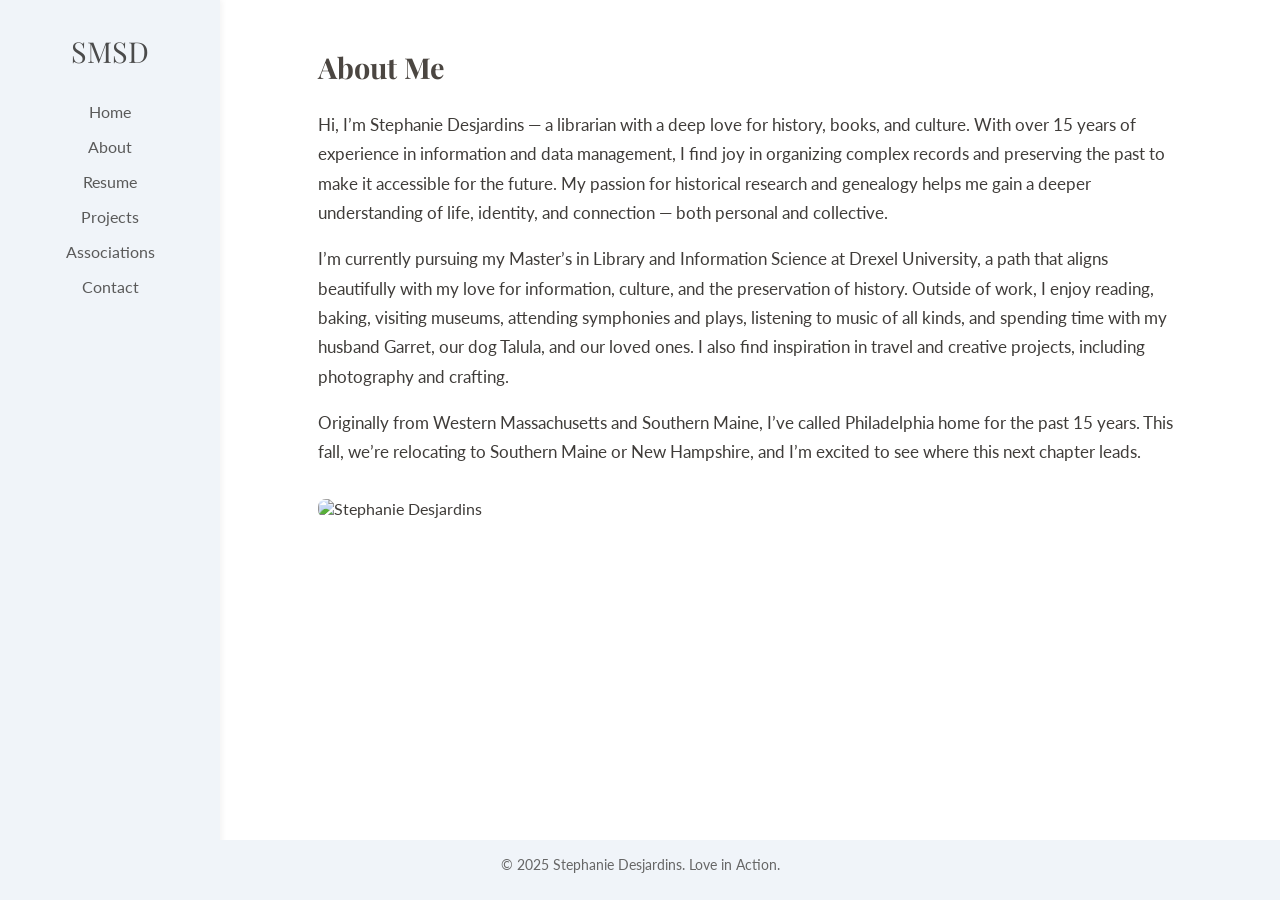
==== index.html @ 810f894d "Create index.html" ====
<!DOCTYPE html>
<html lang="en">
<head>
  <meta charset="UTF-8" />
  <meta name="viewport" content="width=device-width, initial-scale=1.0" />
  <title>About | SMSD</title>

  <!-- Google Fonts -->
  <link href="https://fonts.googleapis.com/css2?family=Lato:wght@300;400&family=Playfair+Display:wght@600&display=swap" rel="stylesheet">

  <!-- External CSS -->
  <link rel="stylesheet" href="styles.css">
</head>
<body>
  <!-- Sidebar Navigation -->
  <div class="sidebar">
    <div class="logo">SMSD</div>
    <nav>
      <a href="index.html" class="active">Home</a>
      <a href="about.html">About</a>
      <a href="resume.html">Resume</a>
      <a href="projects.html">Projects</a>
      <a href="associations.html">Associations</a>
      <a href="contact.html">Contact</a>
    </nav>
  </div>

  <!-- Main Content -->
  <div class="container">
    <h2>About Me</h2>

    <p>Hi, I’m Stephanie Desjardins — a librarian with a deep love for history, books, and culture. With over 15 years of experience in information and data management, I find joy in organizing complex records and preserving the past to make it accessible for the future. My passion for historical research and genealogy helps me gain a deeper understanding of life, identity, and connection — both personal and collective.</p>

    <p>I’m currently pursuing my Master’s in Library and Information Science at Drexel University, a path that aligns beautifully with my love for information, culture, and the preservation of history. Outside of work, I enjoy reading, baking, visiting museums, attending symphonies and plays, listening to music of all kinds, and spending time with my husband Garret, our dog Talula, and our loved ones. I also find inspiration in travel and creative projects, including photography and crafting.</p>

    <p>Originally from Western Massachusetts and Southern Maine, I’ve called Philadelphia home for the past 15 years. This fall, we’re relocating to Southern Maine or New Hampshire, and I’m excited to see where this next chapter leads.</p>

    <!-- Profile Photo at Bottom -->
    <img src="profile.jpg" alt="Stephanie Desjardins" class="profile-photo" />
  </div>

  <!-- Footer -->
  <footer>
    © 2025 Stephanie Desjardins. Love in Action.
  </footer>
</body>
</html>
---- styles.css ----
/* === Base Styles === */
body {
  margin: 0;
  padding: 0;
  display: flex;
  flex-direction: row;
  min-height: 100vh;
  font-family: 'Lato', sans-serif;
  background-color: #ffffff;
  color: #3f3c39;
}

/* === Sidebar Styles === */
.sidebar {
  width: 220px;
  background-color: #f0f4f9;
  padding: 2rem 1rem;
  box-shadow: 2px 0 6px rgba(0, 0, 0, 0.05);
}

.logo {
  font-family: 'Playfair Display', serif;
  font-size: 1.8rem;
  margin-bottom: 2rem;
  color: #4b4b4b;
  text-align: center;
}

nav a {
  display: block;
  margin: 1rem 0;
  text-decoration: none;
  color: #5a5a5a;
  font-size: 1rem;
  text-align: center;
  transition: color 0.3s ease;
}

nav a:hover {
  color: #7c8cc4;
}

/* === Main Content Area === */
.container {
  flex-grow: 1;
  padding: 3rem;
  min-height: 100vh;
}

h2 {
  font-family: 'Playfair Display', serif;
  font-size: 1.8rem;
  margin-top: 0;
  color: #4b4641;
}

p {
  line-height: 1.75;
  font-size: 1.05rem;
  margin-top: 1rem;
}

/* === Images === */
.profile-photo {
  max-width: 250px;
  width: 100%;
  height: auto;
  border-radius: 8px;
  margin: 2rem 0 0;
  display: block;
}

/* === Footer === */
footer {
  position: absolute;
  bottom: 0;
  left: 0;
  right: 0;
  height: 60px;
  text-align: center;
  padding: 1rem;
  background-color: #f0f4f9;
  font-size: 0.9rem;
  color: #666;
}

/* === Mobile Responsiveness === */
@media (max-width: 768px) {
  body {
    flex-direction: column;
  }

  .sidebar {
    width: 100%;
    padding: 1rem;
    box-shadow: none;
  }

  nav {
    display: flex;
    justify-content: space-around;
    flex-wrap: wrap;
  }

  nav a {
    margin: 0.5rem;
    font-size: 1rem;
  }

  .container {
    padding: 2rem 1rem;
  }

  footer {
    position: static;
    margin-top: 2rem;
  }
}

/* === Global Box Sizing Reset === */
*, *::before, *::after {
  box-sizing: border-box;
}

/* === Max Width Container for Wide Screens === */
.container {
  max-width: 960px;
  margin-left: auto;
  margin-right: auto;
}

/* === Optional: Smooth Transitions for Images or Links === */
.profile-photo,
nav a {
  transition: all 0.3s ease-in-out;
}

/* === Optional: Slight Hover Zoom on Profile Photo === */
.profile-photo:hover {
  transform: scale(1.02);
}
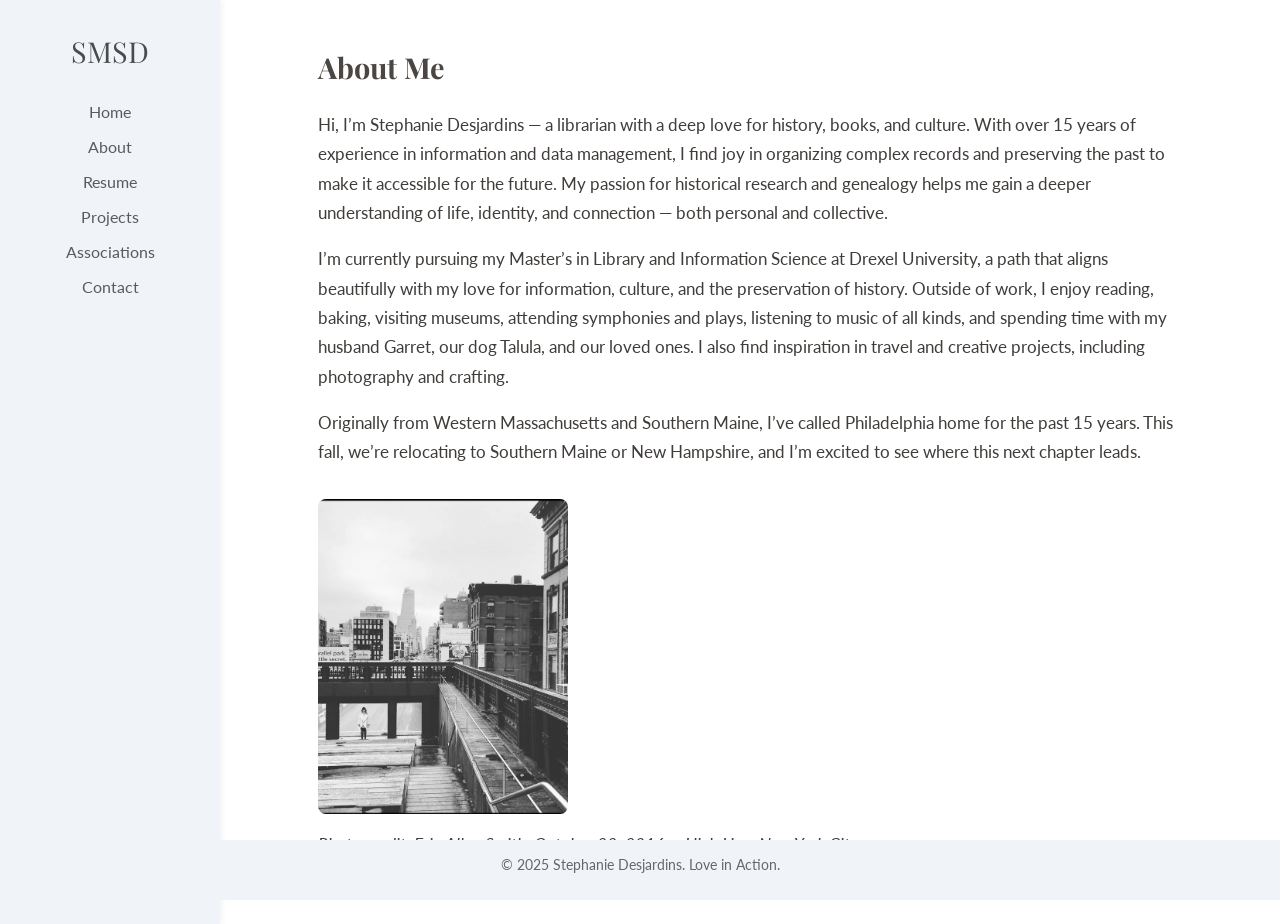
==== commit b76b89ce: "Photo Credit" ====
--- a/index.html
+++ b/index.html
@@ -37,6 +37,8 @@
 
     <!-- Profile Photo at Bottom -->
     <img src="profile.jpg" alt="Stephanie Desjardins" class="profile-photo" />
+    
+    <p class="photo-credit"><em>Photo credit: Eric Allen Smith, October 22, 2016 — High Line, New York City.</em></p>
   </div>
 
   <!-- Footer -->
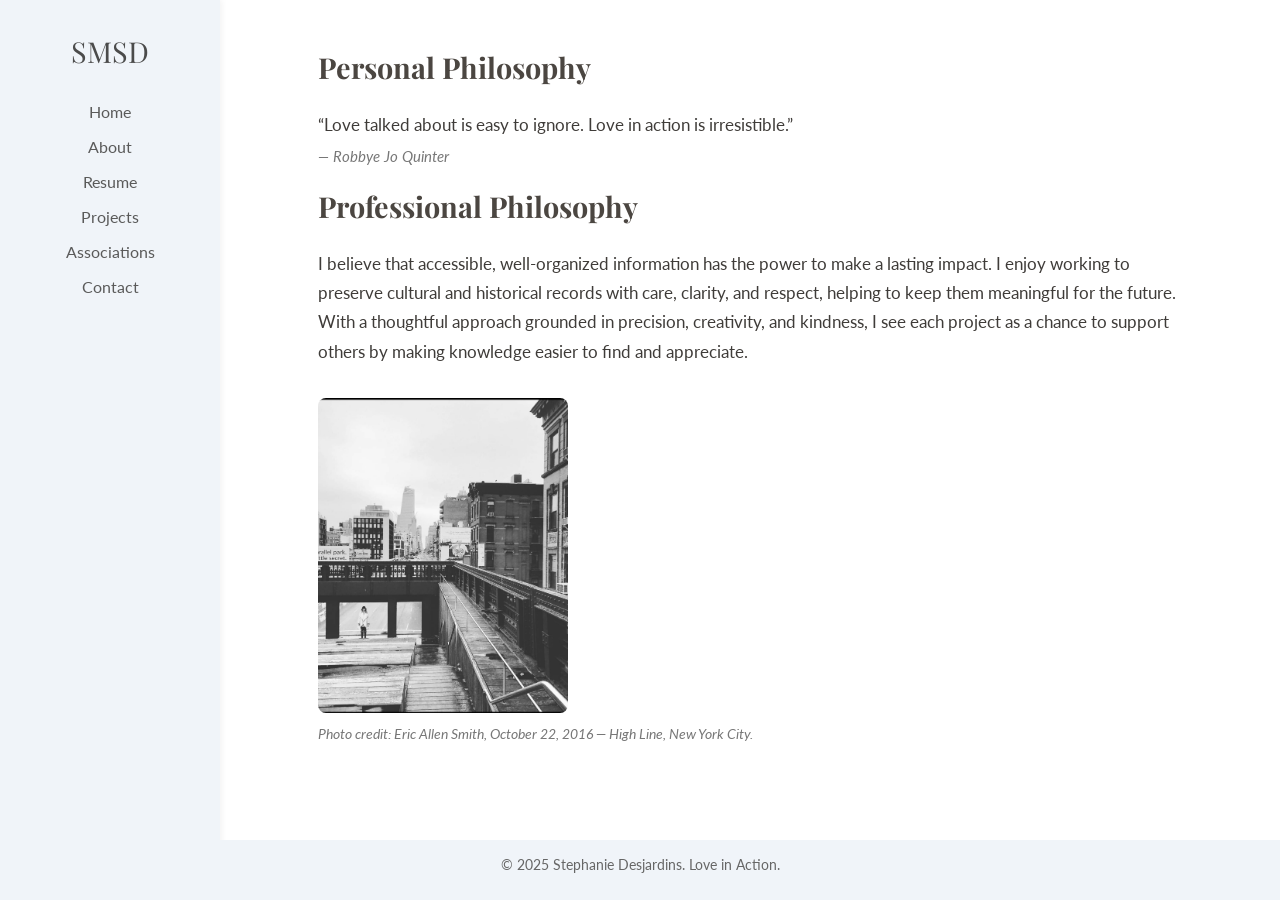
==== commit 0ca3c812: "Rename index to index.html" ====
--- a/index.html
+++ b/index.html
@@ -3,7 +3,7 @@
 <head>
   <meta charset="UTF-8" />
   <meta name="viewport" content="width=device-width, initial-scale=1.0" />
-  <title>About | SMSD</title>
+  <title>Home | SMSD</title>
 
   <!-- Google Fonts -->
   <link href="https://fonts.googleapis.com/css2?family=Lato:wght@300;400&family=Playfair+Display:wght@600&display=swap" rel="stylesheet">
@@ -27,13 +27,12 @@
 
   <!-- Main Content -->
   <div class="container">
-    <h2>About Me</h2>
+    <h2>Personal Philosophy</h2>
+    <p>“Love talked about is easy to ignore. Love in action is irresistible.”<br />
+    <span class="caption">— Robbye Jo Quinter</span></p>
 
-    <p>Hi, I’m Stephanie Desjardins — a librarian with a deep love for history, books, and culture. With over 15 years of experience in information and data management, I find joy in organizing complex records and preserving the past to make it accessible for the future. My passion for historical research and genealogy helps me gain a deeper understanding of life, identity, and connection — both personal and collective.</p>
-
-    <p>I’m currently pursuing my Master’s in Library and Information Science at Drexel University, a path that aligns beautifully with my love for information, culture, and the preservation of history. Outside of work, I enjoy reading, baking, visiting museums, attending symphonies and plays, listening to music of all kinds, and spending time with my husband Garret, our dog Talula, and our loved ones. I also find inspiration in travel and creative projects, including photography and crafting.</p>
-
-    <p>Originally from Western Massachusetts and Southern Maine, I’ve called Philadelphia home for the past 15 years. This fall, we’re relocating to Southern Maine or New Hampshire, and I’m excited to see where this next chapter leads.</p>
+    <h2>Professional Philosophy</h2>
+    <p>I believe that accessible, well-organized information has the power to make a lasting impact. I enjoy working to preserve cultural and historical records with care, clarity, and respect, helping to keep them meaningful for the future. With a thoughtful approach grounded in precision, creativity, and kindness, I see each project as a chance to support others by making knowledge easier to find and appreciate.</p>
 
     <!-- Profile Photo at Bottom -->
     <img src="profile.jpg" alt="Stephanie Desjardins" class="profile-photo" />
--- a/styles.css
+++ b/styles.css
@@ -140,4 +140,18 @@
   transform: scale(1.02);
 }
 
+.photo-credit {
+  font-size: 0.9rem;
+  color: #777;
+  margin-top: 0.5rem;
+  text-align: left; /* or center if you'd prefer */
+}
 
+.caption {
+  display: block;
+  font-size: 0.95rem;
+  color: #777;
+  margin-top: 0.25rem;
+  font-style: italic;
+}
+
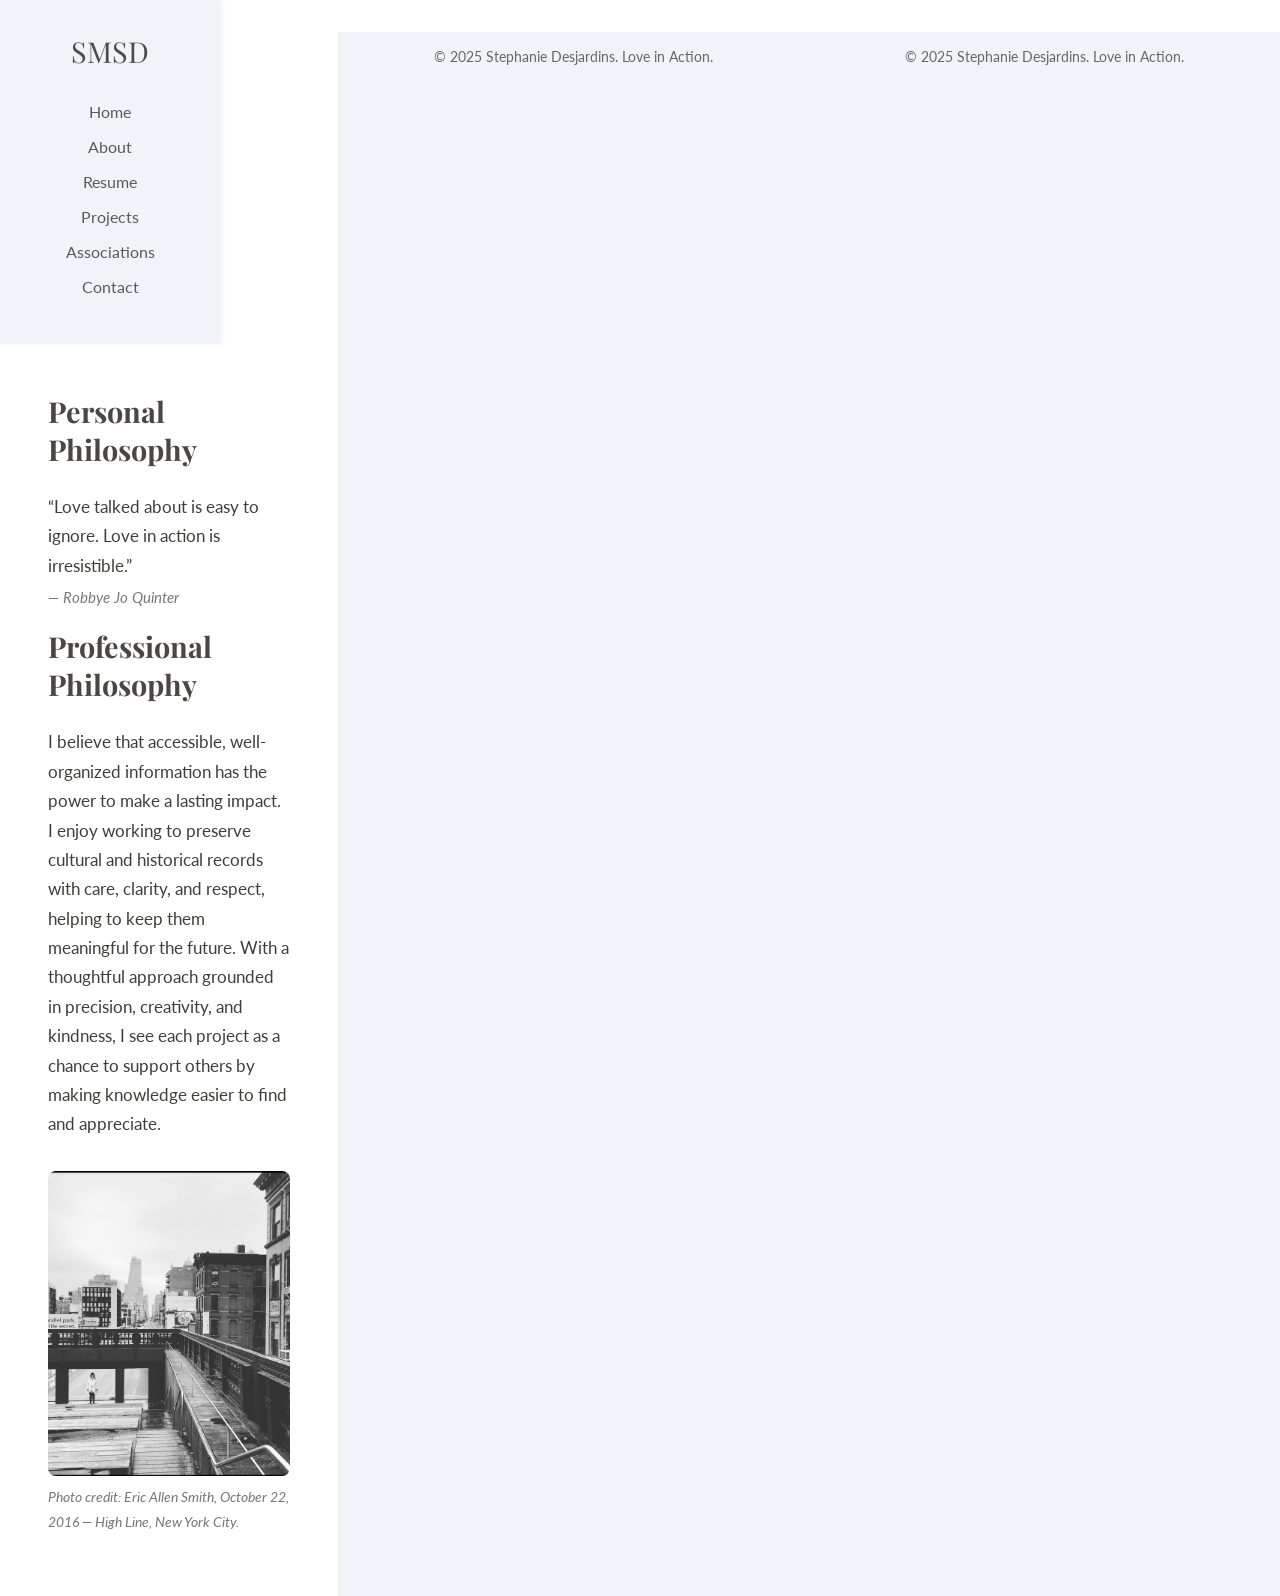
==== commit 5ddd4fa3: "Update index.html - footer updates" ====
--- a/index.html
+++ b/index.html
@@ -12,33 +12,36 @@
   <link rel="stylesheet" href="styles.css">
 </head>
 <body>
-  <!-- Sidebar Navigation -->
-  <div class="sidebar">
-    <div class="logo">SMSD</div>
-    <nav>
-      <a href="index.html" class="active">Home</a>
-      <a href="about.html">About</a>
-      <a href="resume.html">Resume</a>
-      <a href="projects.html">Projects</a>
-      <a href="associations.html">Associations</a>
-      <a href="contact.html">Contact</a>
-    </nav>
-  </div>
+  <!-- Main Content Wrapper -->
+  <main class="content-wrapper">
+    <!-- Sidebar Navigation -->
+    <div class="sidebar">
+      <div class="logo">SMSD</div>
+      <nav>
+        <a href="index.html" class="active">Home</a>
+        <a href="about.html">About</a>
+        <a href="resume.html">Resume</a>
+        <a href="projects.html">Projects</a>
+        <a href="associations.html">Associations</a>
+        <a href="contact.html">Contact</a>
+      </nav>
+    </div>
 
-  <!-- Main Content -->
-  <div class="container">
-    <h2>Personal Philosophy</h2>
-    <p>“Love talked about is easy to ignore. Love in action is irresistible.”<br />
-    <span class="caption">— Robbye Jo Quinter</span></p>
+    <!-- Main Content -->
+    <div class="container">
+      <h2>Personal Philosophy</h2>
+      <p>“Love talked about is easy to ignore. Love in action is irresistible.”<br />
+      <span class="caption">— Robbye Jo Quinter</span></p>
 
-    <h2>Professional Philosophy</h2>
-    <p>I believe that accessible, well-organized information has the power to make a lasting impact. I enjoy working to preserve cultural and historical records with care, clarity, and respect, helping to keep them meaningful for the future. With a thoughtful approach grounded in precision, creativity, and kindness, I see each project as a chance to support others by making knowledge easier to find and appreciate.</p>
+      <h2>Professional Philosophy</h2>
+      <p>I believe that accessible, well-organized information has the power to make a lasting impact. I enjoy working to preserve cultural and historical records with care, clarity, and respect, helping to keep them meaningful for the future. With a thoughtful approach grounded in precision, creativity, and kindness, I see each project as a chance to support others by making knowledge easier to find and appreciate.</p>
 
-    <!-- Profile Photo at Bottom -->
-    <img src="profile.jpg" alt="Stephanie Desjardins" class="profile-photo" />
-    
-    <p class="photo-credit"><em>Photo credit: Eric Allen Smith, October 22, 2016 — High Line, New York City.</em></p>
-  </div>
+      <!-- Profile Photo at Bottom -->
+      <img src="profile.jpg" alt="Stephanie Desjardins" class="profile-photo" />
+      
+      <p class="photo-credit"><em>Photo credit: Eric Allen Smith, October 22, 2016 — High Line, New York City.</em></p>
+    </div>
+  </main>
 
   <!-- Footer -->
   <footer>
@@ -46,3 +49,9 @@
   </footer>
 </body>
 </html>
+
+  <footer>
+    © 2025 Stephanie Desjardins. Love in Action.
+  </footer>
+</body>
+</html>
--- a/styles.css
+++ b/styles.css
@@ -72,17 +72,15 @@
 
 /* === Footer === */
 footer {
-  position: absolute;
-  bottom: 0;
-  left: 0;
-  right: 0;
-  height: 60px;
+  width: 100%;
   text-align: center;
   padding: 1rem;
   background-color: #f0f4f9;
   font-size: 0.9rem;
   color: #666;
+  margin-top: 2rem;
 }
+
 
 /* === Mobile Responsiveness === */
 @media (max-width: 768px) {
@@ -155,3 +153,14 @@
   font-style: italic;
 }
 
+ul {
+  padding-left: 1.2rem;
+  margin-top: 1rem;
+  margin-bottom: 2rem;
+}
+
+ul li {
+  margin-bottom: 1rem;
+  line-height: 1.6;
+}
+
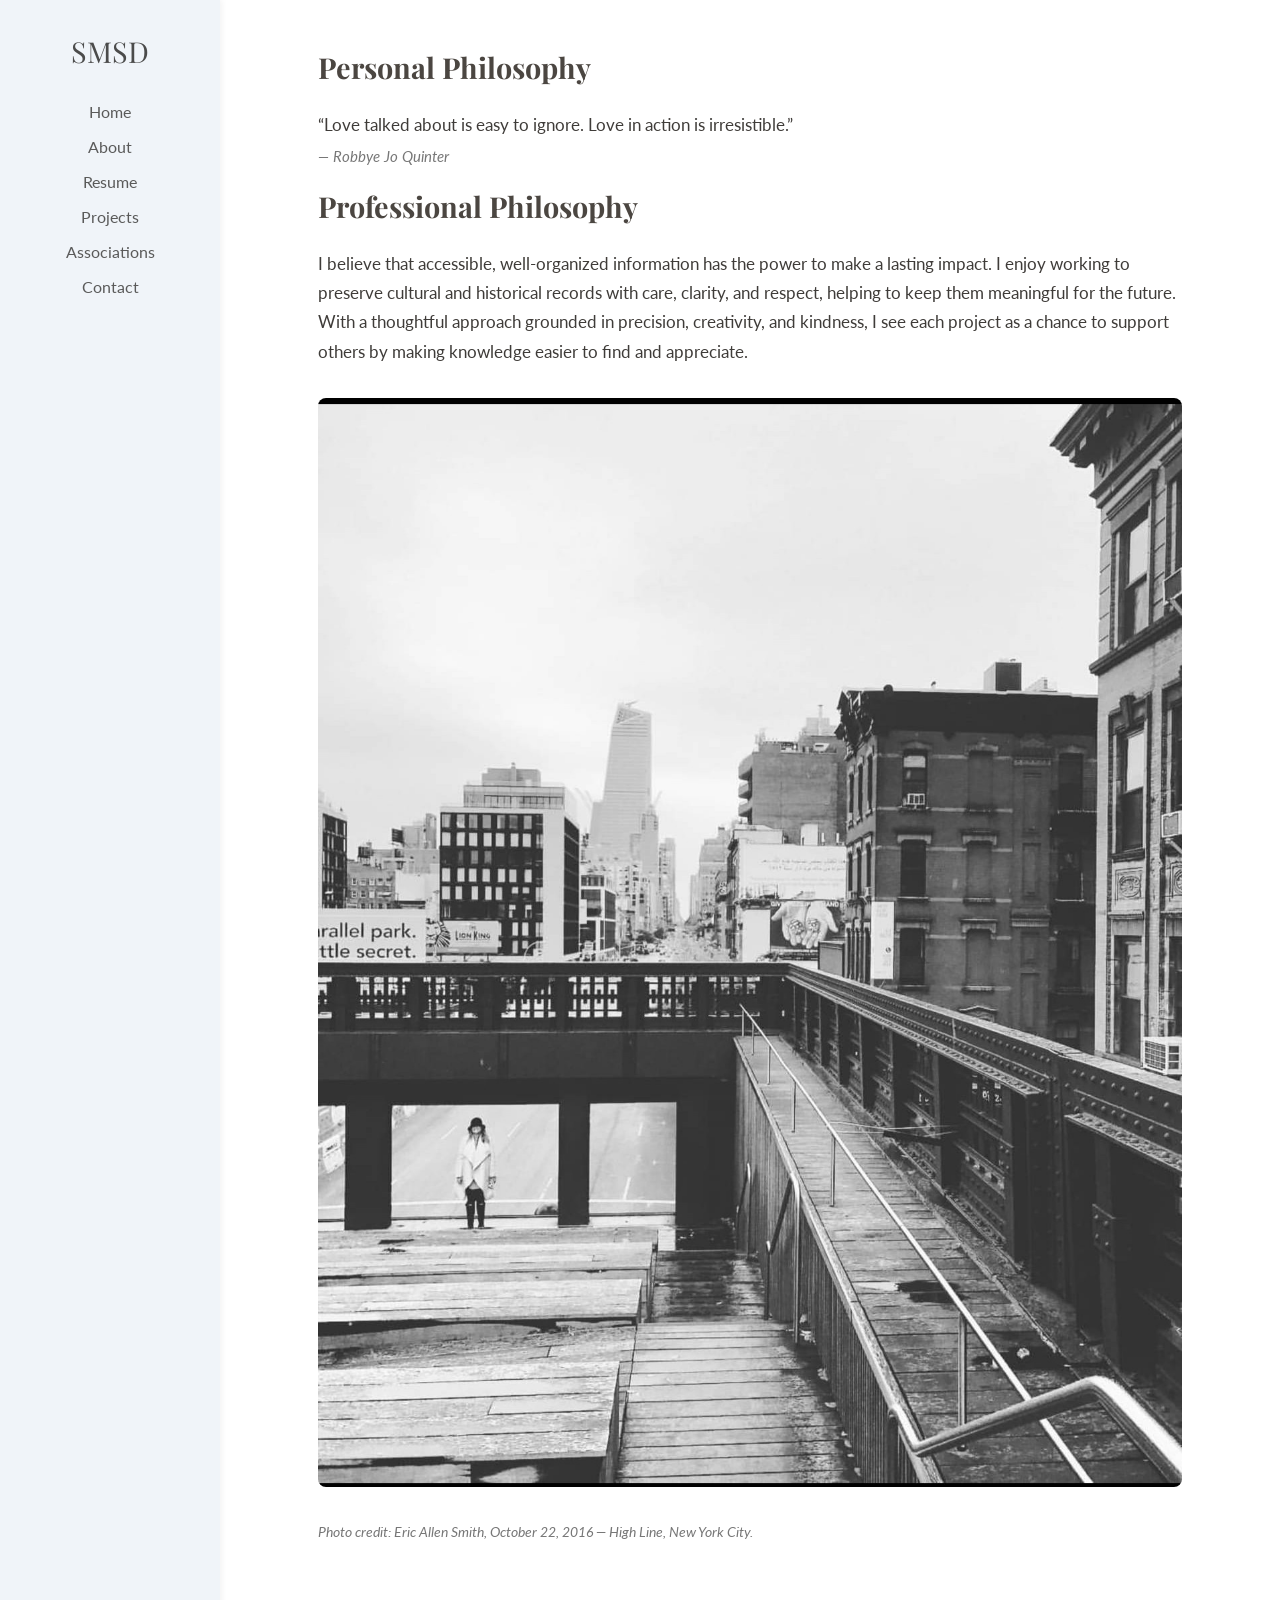
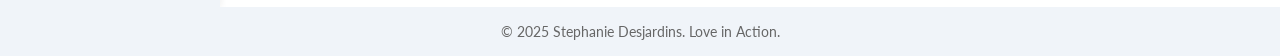
==== commit 673627fa: "Update index.html" ====
--- a/index.html
+++ b/index.html
@@ -50,8 +50,3 @@
 </body>
 </html>
 
-  <footer>
-    © 2025 Stephanie Desjardins. Love in Action.
-  </footer>
-</body>
-</html>
--- a/styles.css
+++ b/styles.css
@@ -3,11 +3,17 @@
   margin: 0;
   padding: 0;
   display: flex;
-  flex-direction: row;
+  flex-direction: column; /* <-- Fixed */
   min-height: 100vh;
   font-family: 'Lato', sans-serif;
   background-color: #ffffff;
   color: #3f3c39;
+}
+
+/* === Layout Wrapper for Sidebar + Content === */
+.content-wrapper {
+  display: flex;
+  flex-grow: 1;
 }
 
 /* === Sidebar Styles === */
@@ -45,6 +51,9 @@
   flex-grow: 1;
   padding: 3rem;
   min-height: 100vh;
+  max-width: 960px;
+  margin-left: auto;
+  margin-right: auto;
 }
 
 h2 {
@@ -62,11 +71,11 @@
 
 /* === Images === */
 .profile-photo {
-  max-width: 250px;
   width: 100%;
+  max-width: 960px;
   height: auto;
   border-radius: 8px;
-  margin: 2rem 0 0;
+  margin: 2rem auto;
   display: block;
 }
 
@@ -78,13 +87,12 @@
   background-color: #f0f4f9;
   font-size: 0.9rem;
   color: #666;
-  margin-top: 2rem;
+  margin-top: auto;
 }
-
 
 /* === Mobile Responsiveness === */
 @media (max-width: 768px) {
-  body {
+  .content-wrapper {
     flex-direction: column;
   }
 
@@ -120,13 +128,6 @@
   box-sizing: border-box;
 }
 
-/* === Max Width Container for Wide Screens === */
-.container {
-  max-width: 960px;
-  margin-left: auto;
-  margin-right: auto;
-}
-
 /* === Optional: Smooth Transitions for Images or Links === */
 .profile-photo,
 nav a {
@@ -142,7 +143,7 @@
   font-size: 0.9rem;
   color: #777;
   margin-top: 0.5rem;
-  text-align: left; /* or center if you'd prefer */
+  text-align: left;
 }
 
 .caption {
@@ -164,3 +165,4 @@
   line-height: 1.6;
 }
 
+
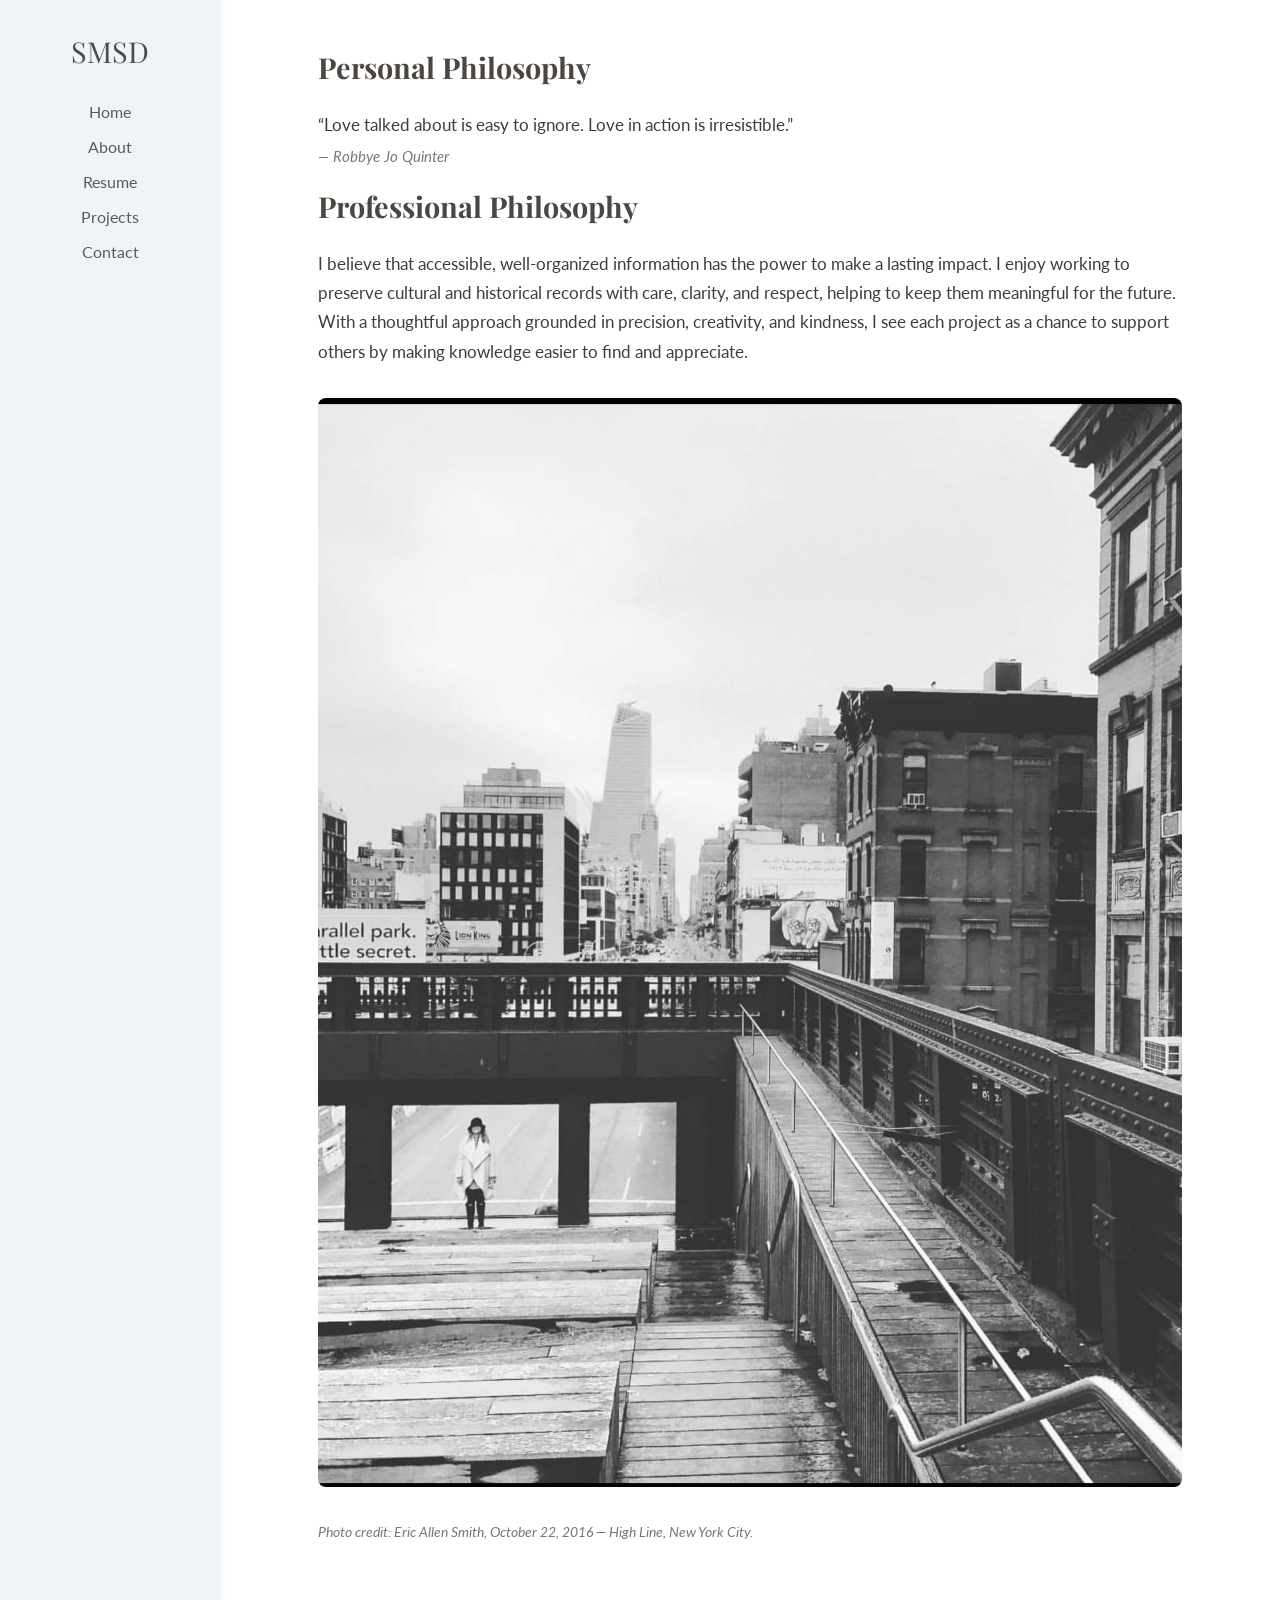
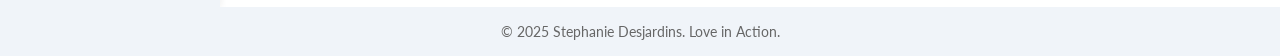
==== commit f8b2f145: "Update index.html- removed association page" ====
--- a/index.html
+++ b/index.html
@@ -22,7 +22,6 @@
         <a href="about.html">About</a>
         <a href="resume.html">Resume</a>
         <a href="projects.html">Projects</a>
-        <a href="associations.html">Associations</a>
         <a href="contact.html">Contact</a>
       </nav>
     </div>
--- a/styles.css
+++ b/styles.css
@@ -3,7 +3,7 @@
   margin: 0;
   padding: 0;
   display: flex;
-  flex-direction: column; /* <-- Fixed */
+  flex-direction: column;
   min-height: 100vh;
   font-family: 'Lato', sans-serif;
   background-color: #ffffff;
@@ -165,4 +165,64 @@
   line-height: 1.6;
 }
 
-
+.button {
+  display: inline-block;
+  padding: 0.75rem 1.5rem;
+  background-color: #7c8cc4;
+  color: #fff;
+  text-decoration: none;
+  border-radius: 6px;
+  font-size: 1rem;
+  font-weight: 400;
+  transition: background-color 0.3s ease, transform 0.2s ease;
+  text-align: center;
+  margin-top: 1.5rem;
+}
+
+.button:hover {
+  background-color: #5a6da3;
+  transform: translateY(-2px);
+}
+
+/* === Definition Lists for Resume === */
+dl {
+  margin-top: 1rem;
+  margin-bottom: 2rem;
+}
+
+dl dt {
+  font-weight: bold;
+  margin-top: 1.2rem;
+  font-size: 1.05rem;
+}
+
+dl dd {
+  margin-left: 1rem;
+  margin-top: 0.25rem;
+  margin-bottom: 0.75rem;
+  font-size: 1.05rem;
+  line-height: 1.6;
+}
+
+/* === Resume Nested Lists === */
+ul > li > ul {
+  padding-left: 1rem;
+  margin-top: 0.5rem;
+  margin-bottom: 1rem;
+}
+
+ul > li {
+  margin-bottom: 2rem;
+}
+
+/* === Optional Section Styling === */
+section {
+  margin-bottom: 2.5rem;
+}
+
+hr {
+  border: none;
+  border-top: 1px solid #ddd;
+  margin: 2rem 0;
+}
+
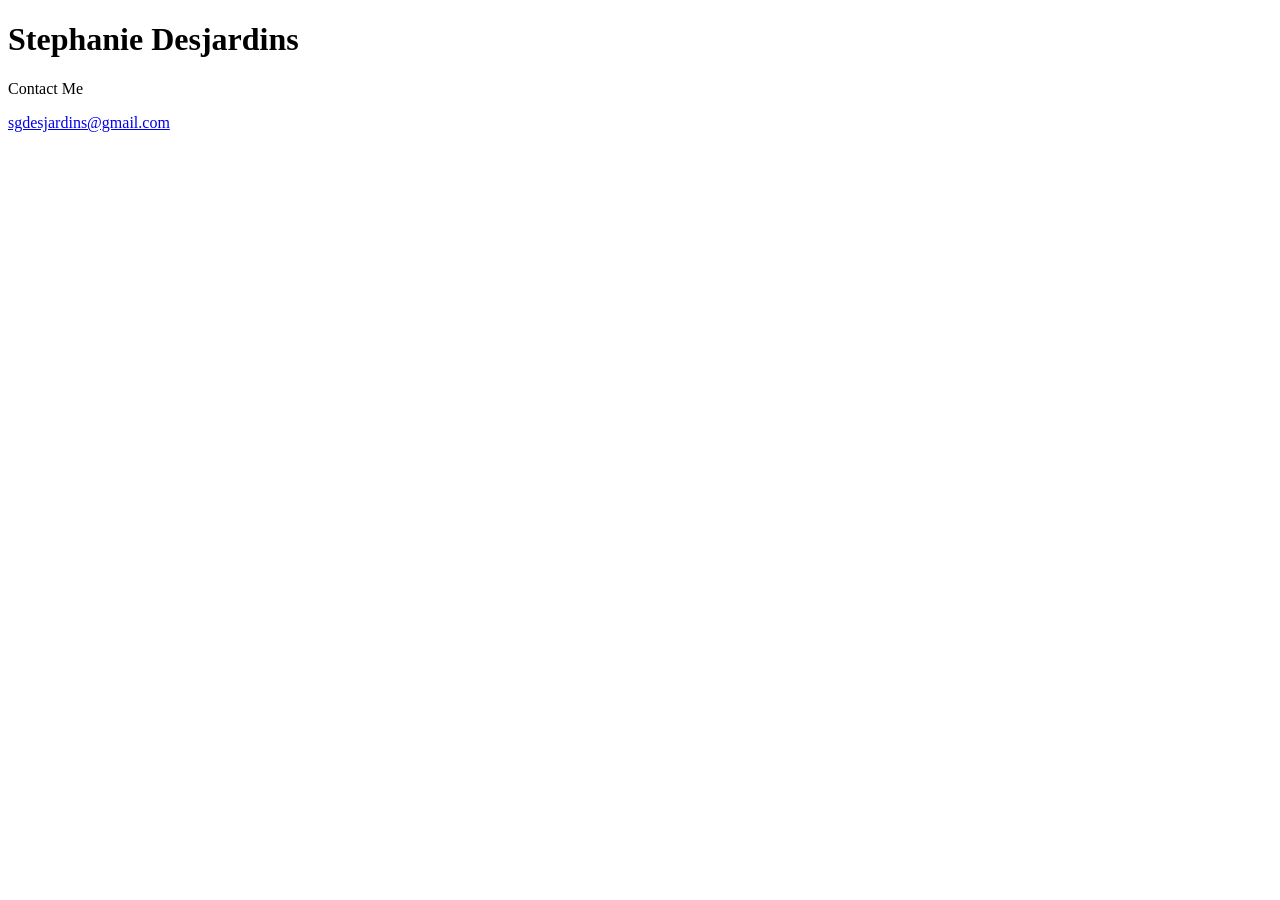
==== commit cc9a5512: "Create index.html" ====
--- a/index.html
+++ b/index.html
@@ -3,49 +3,14 @@
 <head>
   <meta charset="UTF-8" />
   <meta name="viewport" content="width=device-width, initial-scale=1.0" />
-  <title>Home | SMSD</title>
-
-  <!-- Google Fonts -->
-  <link href="https://fonts.googleapis.com/css2?family=Lato:wght@300;400&family=Playfair+Display:wght@600&display=swap" rel="stylesheet">
-
-  <!-- External CSS -->
-  <link rel="stylesheet" href="styles.css">
+  <title>Stephanie Desjardins</title>
+  <link rel="stylesheet" href="style.css" />
 </head>
 <body>
-  <!-- Main Content Wrapper -->
-  <main class="content-wrapper">
-    <!-- Sidebar Navigation -->
-    <div class="sidebar">
-      <div class="logo">SMSD</div>
-      <nav>
-        <a href="index.html" class="active">Home</a>
-        <a href="about.html">About</a>
-        <a href="resume.html">Resume</a>
-        <a href="projects.html">Projects</a>
-        <a href="contact.html">Contact</a>
-      </nav>
-    </div>
-
-    <!-- Main Content -->
-    <div class="container">
-      <h2>Personal Philosophy</h2>
-      <p>“Love talked about is easy to ignore. Love in action is irresistible.”<br />
-      <span class="caption">— Robbye Jo Quinter</span></p>
-
-      <h2>Professional Philosophy</h2>
-      <p>I believe that accessible, well-organized information has the power to make a lasting impact. I enjoy working to preserve cultural and historical records with care, clarity, and respect, helping to keep them meaningful for the future. With a thoughtful approach grounded in precision, creativity, and kindness, I see each project as a chance to support others by making knowledge easier to find and appreciate.</p>
-
-      <!-- Profile Photo at Bottom -->
-      <img src="profile.jpg" alt="Stephanie Desjardins" class="profile-photo" />
-      
-      <p class="photo-credit"><em>Photo credit: Eric Allen Smith, October 22, 2016 — High Line, New York City.</em></p>
-    </div>
-  </main>
-
-  <!-- Footer -->
-  <footer>
-    © 2025 Stephanie Desjardins. Love in Action.
-  </footer>
+  <div class="container">
+    <h1>Stephanie Desjardins</h1>
+    <p class="subtitle">Contact Me</p>
+    <a href="mailto:sgdesjardins@gmail.com" class="email">sgdesjardins@gmail.com</a>
+  </div>
 </body>
 </html>
-
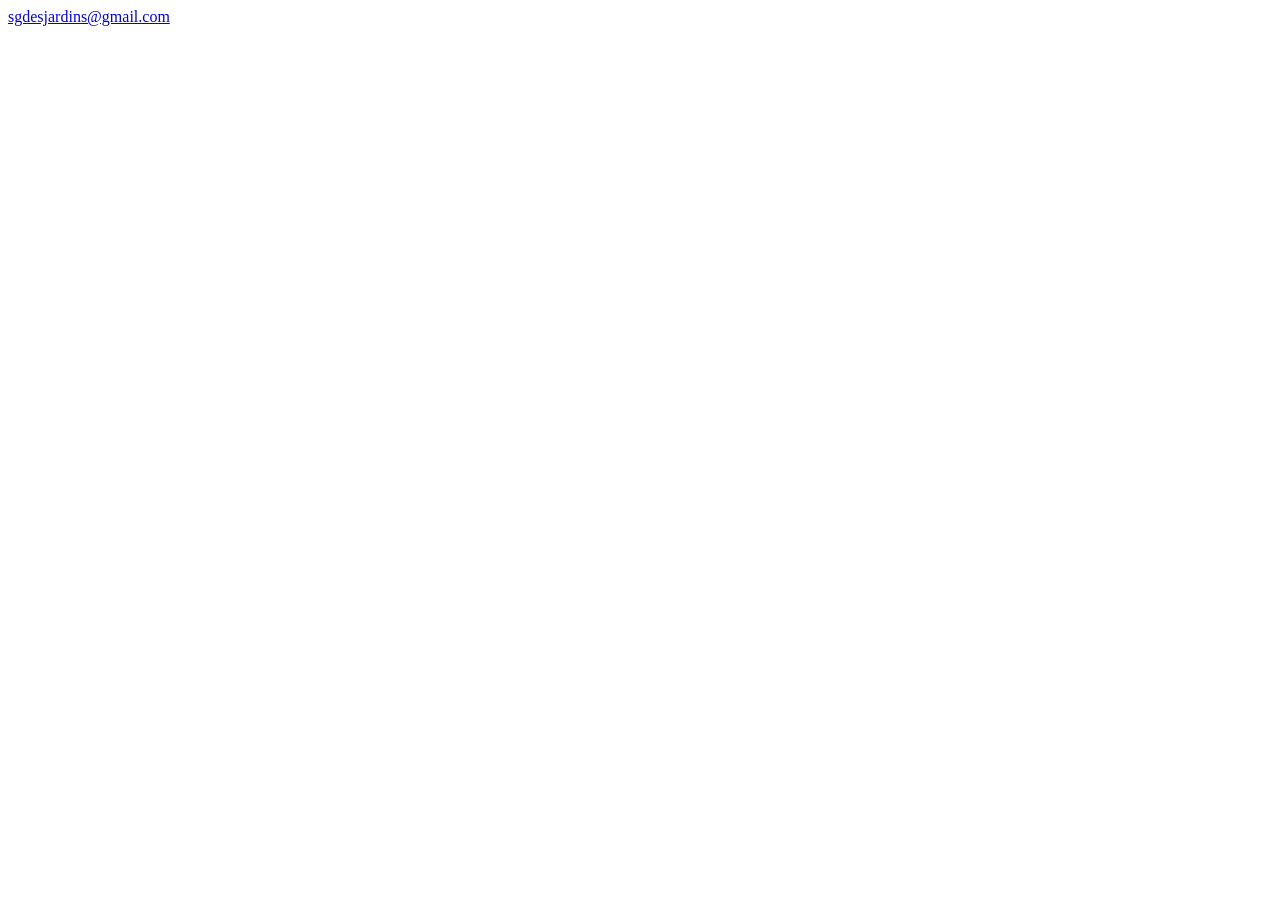
==== commit 93662654: "Update index.html" ====
--- a/index.html
+++ b/index.html
@@ -8,8 +8,6 @@
 </head>
 <body>
   <div class="container">
-    <h1>Stephanie Desjardins</h1>
-    <p class="subtitle">Contact Me</p>
     <a href="mailto:sgdesjardins@gmail.com" class="email">sgdesjardins@gmail.com</a>
   </div>
 </body>
